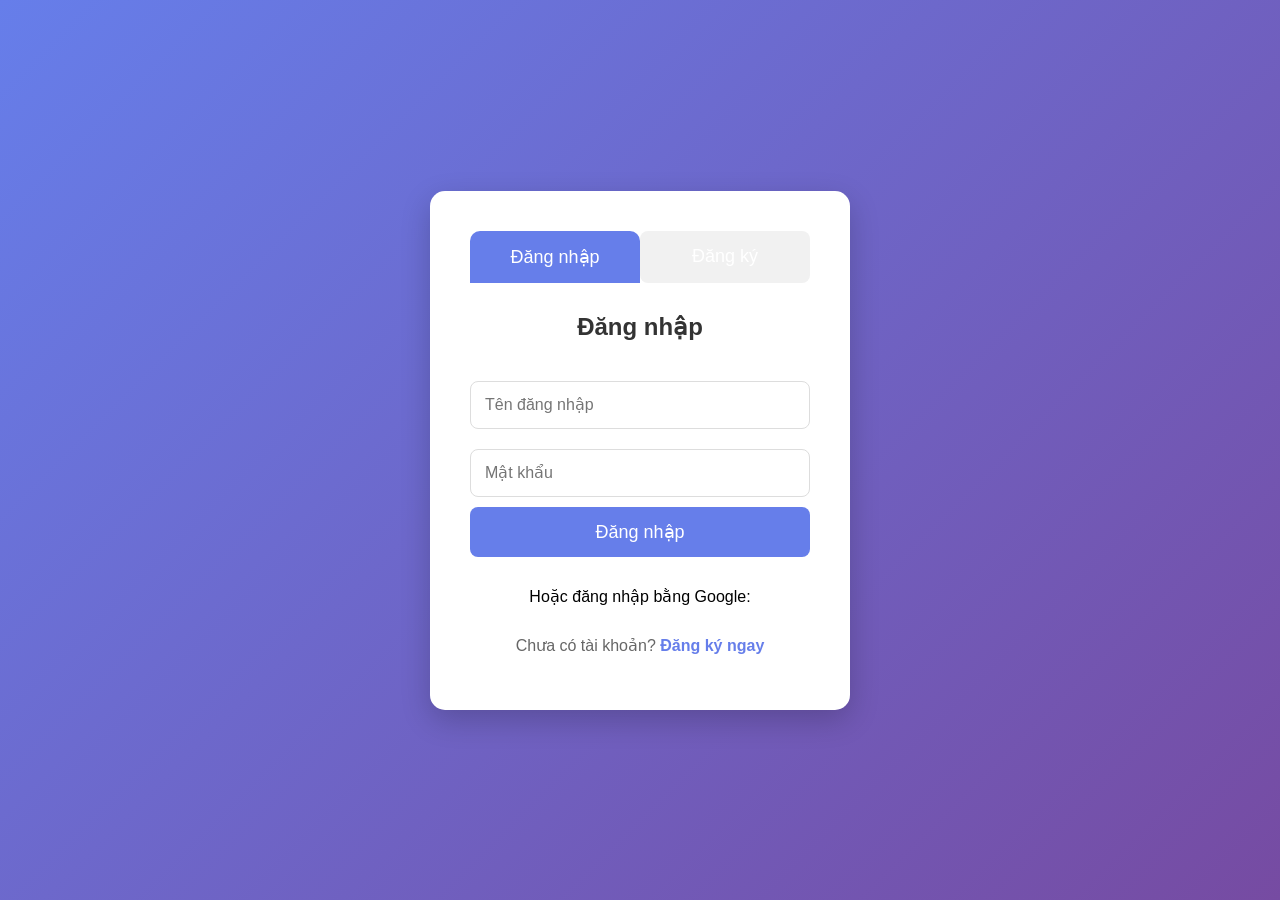
==== wwwroot/index.html @ 47c32874 "trang dang nhap" ====
<!DOCTYPE html>
<html lang="vi">
<head>
  <meta charset="UTF-8" />
  <meta name="viewport" content="width=device-width, initial-scale=1.0"/>
  <title>Fashion Ecommerce - Đăng nhập / Đăng ký</title>
  <link rel="stylesheet" href="style.css" />
  <!-- Google OAuth SDK -->
  <script src="https://accounts.google.com/gsi/client" async defer></script>
</head>
<body>
  <div class="container">
    <!-- Tab chuyển giữa Login và Register -->
    <div class="tabs">
      <button class="tab active" onclick="showForm('login')">Đăng nhập</button>
      <button class="tab" onclick="showForm('register')">Đăng ký</button>
    </div>

    <!-- Form Đăng nhập -->
    <div id="login-form" class="form active">
      <h2>Đăng nhập</h2>
      <form id="loginForm">
        <input type="text" id="login-username" placeholder="Tên đăng nhập" required />
        <input type="password" id="login-password" placeholder="Mật khẩu" required />
        <button type="submit">Đăng nhập</button>
      </form>

      <div class="google-login">
        <p>Hoặc đăng nhập bằng Google:</p>
        <div id="googleSignInButton"></div> <!-- Button Google sẽ tự render vào đây -->
      </div>

      <p class="switch-text">
        Chưa có tài khoản? <a href="#" onclick="showForm('register')">Đăng ký ngay</a>
      </p>
      <p id="login-error" class="error"></p>
    </div>

    <!-- Form Đăng ký -->
    <div id="register-form" class="form">
      <h2>Đăng ký</h2>
      <form id="registerForm">
        <input type="text" id="reg-username" placeholder="Tên đăng nhập" required />
        <input type="email" id="reg-email" placeholder="Email" required />
        <input type="password" id="reg-password" placeholder="Mật khẩu" required />
        <input type="text" id="reg-fullname" placeholder="Họ và tên" />
        <input type="text" id="reg-phone" placeholder="Số điện thoại" />
        <button type="submit">Đăng ký</button>
      </form>

      <p class="switch-text">
        Đã có tài khoản? <a href="#" onclick="showForm('login')">Đăng nhập</a>
      </p>
      <p id="register-error" class="error"></p>
    </div>
  </div>

  <script src="script.js"></script>
</body>
</html>
---- wwwroot/style.css ----
* {
  margin: 0;
  padding: 0;
  box-sizing: border-box;
  font-family: Arial, sans-serif;
}

body {
  background: linear-gradient(135deg, #667eea, #764ba2);
  min-height: 100vh;
  display: flex;
  align-items: center;
  justify-content: center;
}

.container {
  background: white;
  padding: 40px;
  border-radius: 15px;
  box-shadow: 0 10px 30px rgba(0,0,0,0.2);
  width: 100%;
  max-width: 420px;
}

.tabs {
  display: flex;
  margin-bottom: 30px;
}

.tab {
  flex: 1;
  padding: 15px;
  text-align: center;
  background: #f1f1f1;
  border: none;
  cursor: pointer;
  font-size: 18px;
  transition: all 0.3s;
}

.tab.active {
  background: #667eea;
  color: white;
  border-radius: 10px 10px 0 0;
}

.form {
  display: none;
}

.form.active {
  display: block;
}

h2 {
  text-align: center;
  margin-bottom: 30px;
  color: #333;
}

input {
  width: 100%;
  padding: 14px;
  margin: 10px 0;
  border: 1px solid #ddd;
  border-radius: 8px;
  font-size: 16px;
}

button {
  width: 100%;
  padding: 14px;
  background: #667eea;
  color: white;
  border: none;
  border-radius: 8px;
  font-size: 18px;
  cursor: pointer;
  transition: background 0.3s;
}

button:hover {
  background: #5a6fd1;
}

.google-login {
  text-align: center;
  margin: 30px 0;
}

.switch-text {
  text-align: center;
  margin-top: 20px;
  color: #666;
}

.switch-text a {
  color: #667eea;
  text-decoration: none;
  font-weight: bold;
}

.error {
  color: red;
  text-align: center;
  margin-top: 15px;
  font-size: 14px;
}
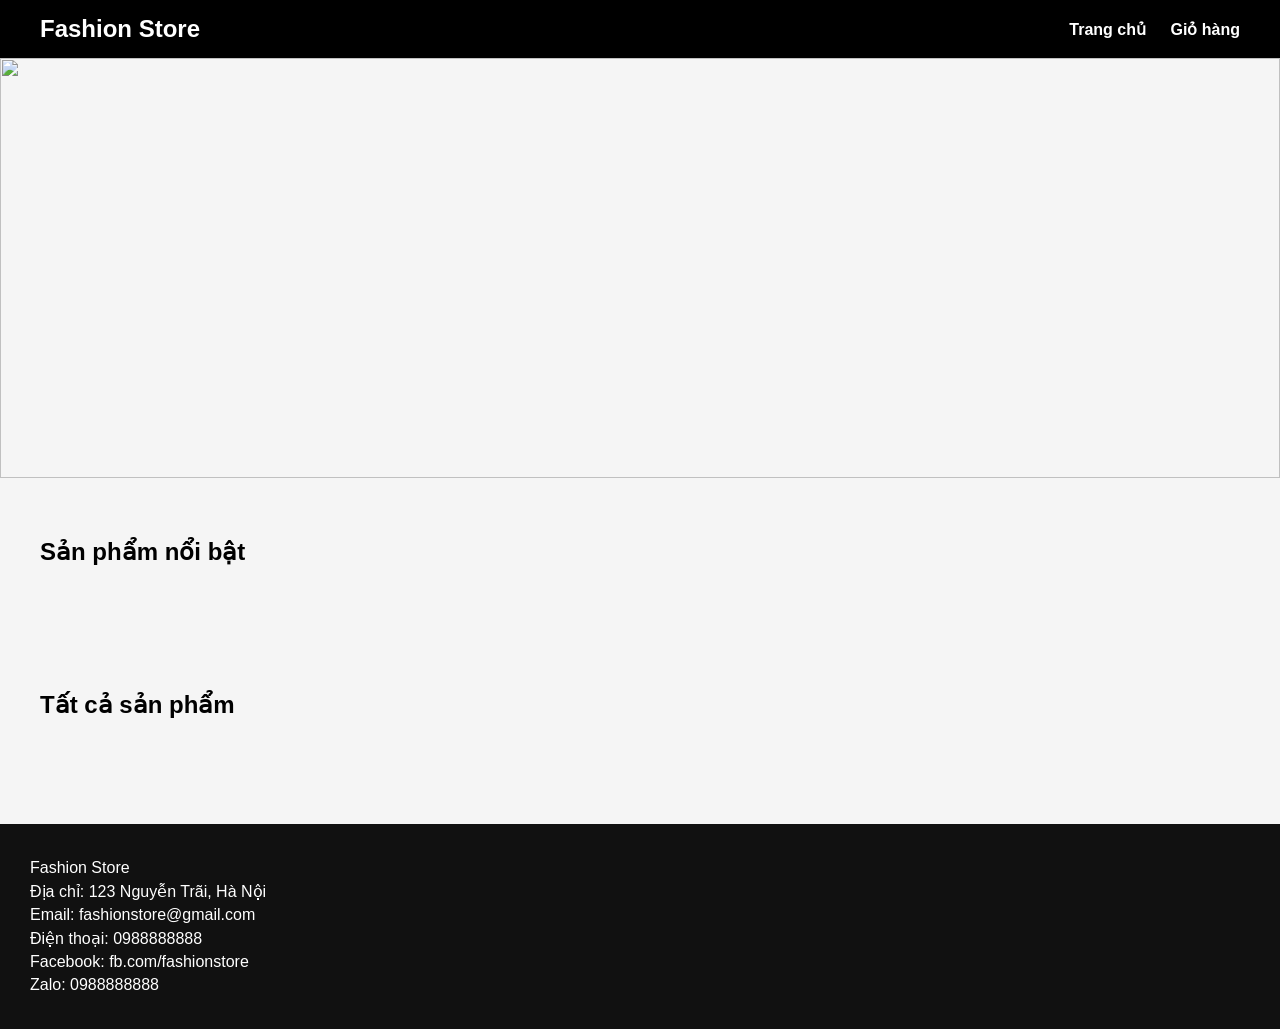
==== commit 1a6977db: "fe sp" ====
--- a/wwwroot/index.html
+++ b/wwwroot/index.html
@@ -1,60 +1,341 @@
 <!DOCTYPE html>
 <html lang="vi">
+
 <head>
-  <meta charset="UTF-8" />
-  <meta name="viewport" content="width=device-width, initial-scale=1.0"/>
-  <title>Fashion Ecommerce - Đăng nhập / Đăng ký</title>
-  <link rel="stylesheet" href="style.css" />
-  <!-- Google OAuth SDK -->
-  <script src="https://accounts.google.com/gsi/client" async defer></script>
+    <meta charset="UTF-8">
+    <title>Fashion Store</title>
+
+    <style>
+        body {
+            margin: 0;
+            font-family: Arial;
+            background: #f5f5f5;
+        }
+
+        header {
+            background: #000;
+            color: white;
+            padding: 15px 40px;
+            display: flex;
+            justify-content: space-between;
+            align-items: center;
+        }
+
+        header h1 {
+            margin: 0;
+            font-size: 24px;
+        }
+
+        nav a {
+            color: white;
+            margin-left: 20px;
+            text-decoration: none;
+            font-weight: bold;
+        }
+
+        .slider {
+            width: 100%;
+            height: 420px;
+            overflow: hidden;
+            position: relative;
+        }
+
+        .slide {
+            position: absolute;
+            width: 100%;
+            height: 100%;
+            opacity: 0;
+            transition: 1s;
+        }
+
+        .slide img {
+            width: 100%;
+            height: 420px;
+            object-fit: cover;
+        }
+
+        .slide.active {
+            opacity: 1;
+        }
+
+        .section {
+            padding: 40px;
+        }
+
+        .section h2 {
+            margin-bottom: 25px;
+        }
+
+        .featured {
+            display: flex;
+            gap: 30px;
+            background: white;
+            padding: 20px;
+            border-radius: 10px;
+        }
+
+        .featured img {
+            width: 320px;
+            border-radius: 10px;
+        }
+
+        .featured-info {
+            flex: 1;
+        }
+
+        .featured-price {
+            font-size: 28px;
+            color: red;
+        }
+
+        .old-price {
+            text-decoration: line-through;
+            font-size: 14px;
+            color: gray;
+        }
+
+        .products {
+            display: grid;
+            grid-template-columns: repeat(4, 1fr);
+            gap: 20px;
+        }
+
+        .product {
+            background: white;
+            padding: 15px;
+            border-radius: 10px;
+            transition: 0.3s;
+        }
+
+        .product:hover {
+            transform: scale(1.03);
+        }
+
+        .product img {
+            width: 100%;
+            height: 220px;
+            object-fit: cover;
+            border-radius: 8px;
+        }
+
+        .product-name {
+            font-weight: bold;
+            margin-top: 10px;
+        }
+
+        .product-price {
+            color: red;
+            font-size: 18px;
+        }
+
+        .filter-buttons {
+            margin-bottom: 20px;
+        }
+
+        .filter-buttons button {
+            padding: 10px 15px;
+            border: none;
+            background: black;
+            color: white;
+            margin-right: 10px;
+            cursor: pointer;
+            border-radius: 5px;
+        }
+
+        footer {
+            background: #111;
+            color: white;
+            padding: 30px;
+            margin-top: 40px;
+        }
+
+        footer p {
+            margin: 5px 0;
+        }
+    </style>
 </head>
+
 <body>
-  <div class="container">
-    <!-- Tab chuyển giữa Login và Register -->
-    <div class="tabs">
-      <button class="tab active" onclick="showForm('login')">Đăng nhập</button>
-      <button class="tab" onclick="showForm('register')">Đăng ký</button>
+
+    <header>
+        <h1>Fashion Store</h1>
+
+        <nav>
+            <a href="index.html">Trang chủ</a>
+            <a href="cart.html">Giỏ hàng</a>
+        </nav>
+    </header>
+
+
+    <div class="slider">
+
+        <div class="slide active">
+            <img src="https://images.unsplash.com/photo-1523381210434-271e8be1f52b">
+        </div>
+
+        <div class="slide">
+            <img src="https://images.unsplash.com/photo-1490481651871-ab68de25d43d">
+        </div>
+
+        <div class="slide">
+            <img src="https://images.unsplash.com/photo-1441986300917-64674bd600d8">
+        </div>
+
     </div>
 
-    <!-- Form Đăng nhập -->
-    <div id="login-form" class="form active">
-      <h2>Đăng nhập</h2>
-      <form id="loginForm">
-        <input type="text" id="login-username" placeholder="Tên đăng nhập" required />
-        <input type="password" id="login-password" placeholder="Mật khẩu" required />
-        <button type="submit">Đăng nhập</button>
-      </form>
-
-      <div class="google-login">
-        <p>Hoặc đăng nhập bằng Google:</p>
-        <div id="googleSignInButton"></div> <!-- Button Google sẽ tự render vào đây -->
-      </div>
-
-      <p class="switch-text">
-        Chưa có tài khoản? <a href="#" onclick="showForm('register')">Đăng ký ngay</a>
-      </p>
-      <p id="login-error" class="error"></p>
+
+
+    <div class="section">
+
+        <h2>Sản phẩm nổi bật</h2>
+
+        <div id="featuredProduct"></div>
+
     </div>
 
-    <!-- Form Đăng ký -->
-    <div id="register-form" class="form">
-      <h2>Đăng ký</h2>
-      <form id="registerForm">
-        <input type="text" id="reg-username" placeholder="Tên đăng nhập" required />
-        <input type="email" id="reg-email" placeholder="Email" required />
-        <input type="password" id="reg-password" placeholder="Mật khẩu" required />
-        <input type="text" id="reg-fullname" placeholder="Họ và tên" />
-        <input type="text" id="reg-phone" placeholder="Số điện thoại" />
-        <button type="submit">Đăng ký</button>
-      </form>
-
-      <p class="switch-text">
-        Đã có tài khoản? <a href="#" onclick="showForm('login')">Đăng nhập</a>
-      </p>
-      <p id="register-error" class="error"></p>
+
+
+    <div class="section">
+
+        <h2>Tất cả sản phẩm</h2>
+
+        <div class="filter-buttons" id="categoryFilters"></div>
+
+        <div class="products" id="productList"></div>
+
     </div>
-  </div>
-
-  <script src="script.js"></script>
+
+
+    <footer>
+
+        <p>Fashion Store</p>
+        <p>Địa chỉ: 123 Nguyễn Trãi, Hà Nội</p>
+        <p>Email: fashionstore@gmail.com</p>
+        <p>Điện thoại: 0988888888</p>
+        <p>Facebook: fb.com/fashionstore</p>
+        <p>Zalo: 0988888888</p>
+
+    </footer>
+
+
+    <script>
+
+const API = "http://localhost:5000/api/products";
+
+let allProducts = [];
+
+fetch(API, {
+    headers: {
+        "Authorization": "Bearer " + localStorage.getItem("token")
+    }
+})
+.then(res => res.json())
+.then(data => {
+
+    // đảm bảo rating luôn có
+    data.forEach(p => {
+        p.rating = p.rating ?? 0;
+    });
+
+    allProducts = data;
+
+    renderProducts(data);
+    renderCategories(data);
+    renderFeatured(data);
+
+})
+.catch(err => console.error(err));
+
+
+function renderProducts(products) {
+
+    const container = document.getElementById("productList");
+    container.innerHTML = "";
+
+    products.forEach(p => {
+
+        let priceHTML = `<div class="product-price">${p.price.toLocaleString()} đ</div>`;
+
+        container.innerHTML += `
+        <div class="product">
+            <img src="${p.thumbnail || 'https://via.placeholder.com/300'}">
+            <div class="product-name">${p.name}</div>
+            <div>${p.categoryName}</div>
+            ${priceHTML}
+            <div>⭐ ${p.rating}</div>
+        </div>
+        `;
+
+    });
+}
+
+
+function renderCategories(products) {
+
+    const filters = document.getElementById("categoryFilters");
+
+    const categories = [...new Set(products.map(p => p.categoryName))];
+
+    filters.innerHTML = `<button onclick="renderProducts(allProducts)">Tất cả</button>`;
+
+    categories.forEach(c => {
+        filters.innerHTML += `<button onclick="filterCategory('${c}')">${c}</button>`;
+    });
+
+}
+
+
+function filterCategory(category) {
+
+    const filtered = allProducts.filter(p => p.categoryName == category);
+
+    renderProducts(filtered);
+
+}
+
+
+function renderFeatured(products) {
+
+    if (!products.length) return;
+
+    // copy mảng để không làm hỏng dữ liệu gốc
+    let sorted = [...products].sort((a, b) => b.rating - a.rating);
+
+    let featured = sorted[0];
+
+    document.getElementById("featuredProduct").innerHTML = `
+    <div class="featured">
+        <img src="${featured.thumbnail || 'https://via.placeholder.com/300'}">
+        <div class="featured-info">
+            <h3>${featured.name}</h3>
+            <p>${featured.description || ""}</p>
+            <div class="featured-price">
+                ${featured.price.toLocaleString()} đ
+            </div>
+            <p>⭐ ${featured.rating}</p>
+        </div>
+    </div>
+    `;
+
+}
+
+
+let slides = document.querySelectorAll(".slide");
+
+let index = 0;
+
+setInterval(() => {
+
+    slides[index].classList.remove("active");
+
+    index = (index + 1) % slides.length;
+
+    slides[index].classList.add("active");
+
+}, 4000);
+
+</script>
+
 </body>
+
 </html>
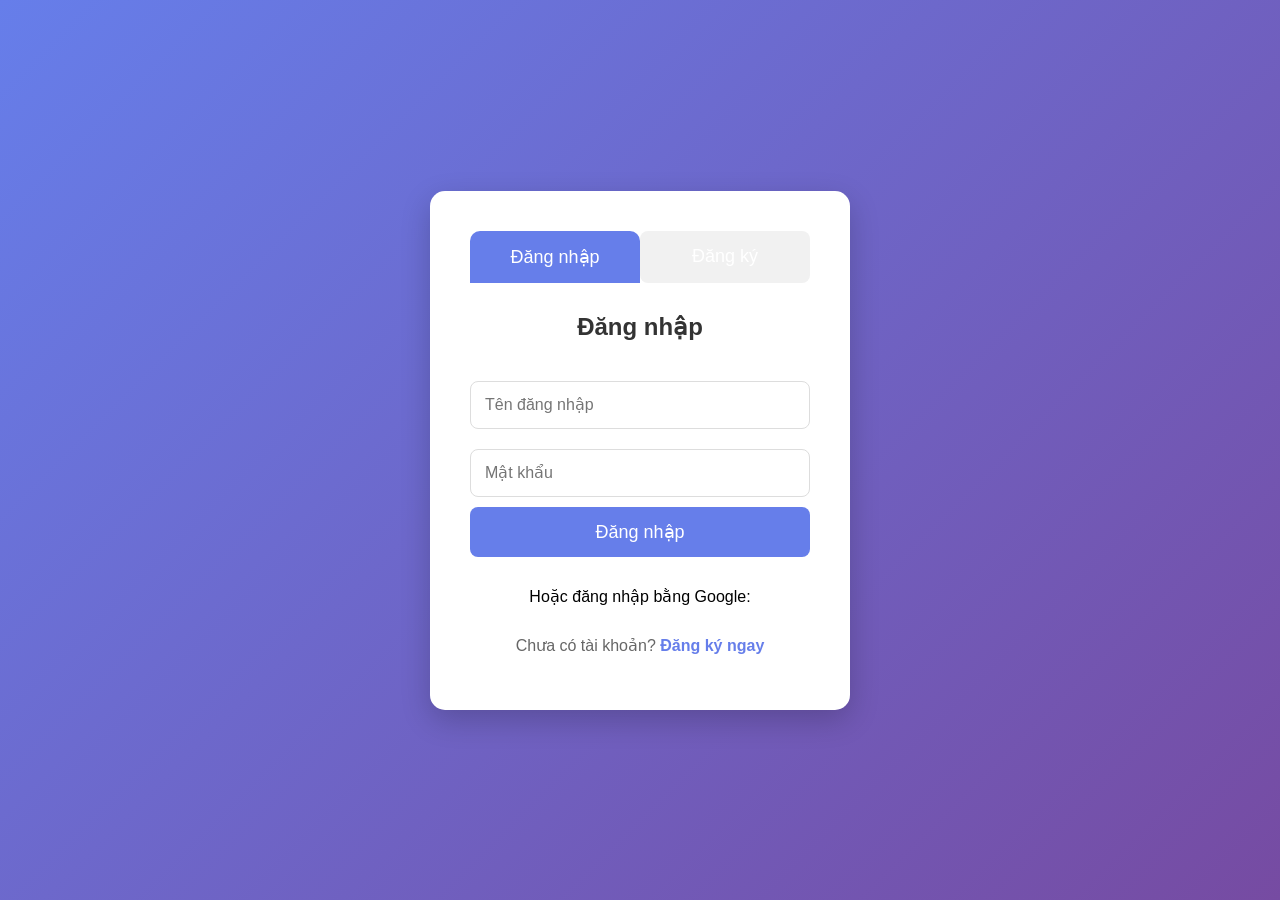
==== commit 702037d0: "sp gan hoan thien" ====
--- a/wwwroot/index.html
+++ b/wwwroot/index.html
@@ -1,341 +1,60 @@
 <!DOCTYPE html>
 <html lang="vi">
-
 <head>
-    <meta charset="UTF-8">
-    <title>Fashion Store</title>
-
-    <style>
-        body {
-            margin: 0;
-            font-family: Arial;
-            background: #f5f5f5;
-        }
-
-        header {
-            background: #000;
-            color: white;
-            padding: 15px 40px;
-            display: flex;
-            justify-content: space-between;
-            align-items: center;
-        }
-
-        header h1 {
-            margin: 0;
-            font-size: 24px;
-        }
-
-        nav a {
-            color: white;
-            margin-left: 20px;
-            text-decoration: none;
-            font-weight: bold;
-        }
-
-        .slider {
-            width: 100%;
-            height: 420px;
-            overflow: hidden;
-            position: relative;
-        }
-
-        .slide {
-            position: absolute;
-            width: 100%;
-            height: 100%;
-            opacity: 0;
-            transition: 1s;
-        }
-
-        .slide img {
-            width: 100%;
-            height: 420px;
-            object-fit: cover;
-        }
-
-        .slide.active {
-            opacity: 1;
-        }
-
-        .section {
-            padding: 40px;
-        }
-
-        .section h2 {
-            margin-bottom: 25px;
-        }
-
-        .featured {
-            display: flex;
-            gap: 30px;
-            background: white;
-            padding: 20px;
-            border-radius: 10px;
-        }
-
-        .featured img {
-            width: 320px;
-            border-radius: 10px;
-        }
-
-        .featured-info {
-            flex: 1;
-        }
-
-        .featured-price {
-            font-size: 28px;
-            color: red;
-        }
-
-        .old-price {
-            text-decoration: line-through;
-            font-size: 14px;
-            color: gray;
-        }
-
-        .products {
-            display: grid;
-            grid-template-columns: repeat(4, 1fr);
-            gap: 20px;
-        }
-
-        .product {
-            background: white;
-            padding: 15px;
-            border-radius: 10px;
-            transition: 0.3s;
-        }
-
-        .product:hover {
-            transform: scale(1.03);
-        }
-
-        .product img {
-            width: 100%;
-            height: 220px;
-            object-fit: cover;
-            border-radius: 8px;
-        }
-
-        .product-name {
-            font-weight: bold;
-            margin-top: 10px;
-        }
-
-        .product-price {
-            color: red;
-            font-size: 18px;
-        }
-
-        .filter-buttons {
-            margin-bottom: 20px;
-        }
-
-        .filter-buttons button {
-            padding: 10px 15px;
-            border: none;
-            background: black;
-            color: white;
-            margin-right: 10px;
-            cursor: pointer;
-            border-radius: 5px;
-        }
-
-        footer {
-            background: #111;
-            color: white;
-            padding: 30px;
-            margin-top: 40px;
-        }
-
-        footer p {
-            margin: 5px 0;
-        }
-    </style>
+  <meta charset="UTF-8" />
+  <meta name="viewport" content="width=device-width, initial-scale=1.0"/>
+  <title>Fashion Ecommerce - Đăng nhập / Đăng ký</title>
+  <link rel="stylesheet" href="style.css" />
+  <!-- Google OAuth SDK -->
+  <script src="https://accounts.google.com/gsi/client" async defer></script>
 </head>
-
 <body>
-
-    <header>
-        <h1>Fashion Store</h1>
-
-        <nav>
-            <a href="index.html">Trang chủ</a>
-            <a href="cart.html">Giỏ hàng</a>
-        </nav>
-    </header>
-
-
-    <div class="slider">
-
-        <div class="slide active">
-            <img src="https://images.unsplash.com/photo-1523381210434-271e8be1f52b">
-        </div>
-
-        <div class="slide">
-            <img src="https://images.unsplash.com/photo-1490481651871-ab68de25d43d">
-        </div>
-
-        <div class="slide">
-            <img src="https://images.unsplash.com/photo-1441986300917-64674bd600d8">
-        </div>
-
+  <div class="container">
+    <!-- Tab chuyển giữa Login và Register -->
+    <div class="tabs">
+      <button class="tab active" onclick="showForm('login')">Đăng nhập</button>
+      <button class="tab" onclick="showForm('register')">Đăng ký</button>
     </div>
 
+    <!-- Form Đăng nhập -->
+    <div id="login-form" class="form active">
+      <h2>Đăng nhập</h2>
+      <form id="loginForm">
+        <input type="text" id="login-username" placeholder="Tên đăng nhập" required />
+        <input type="password" id="login-password" placeholder="Mật khẩu" required />
+        <button type="submit">Đăng nhập</button>
+      </form>
 
+      <div class="google-login">
+        <p>Hoặc đăng nhập bằng Google:</p>
+        <div id="googleSignInButton"></div> <!-- Button Google sẽ tự render vào đây -->
+      </div>
 
-    <div class="section">
-
-        <h2>Sản phẩm nổi bật</h2>
-
-        <div id="featuredProduct"></div>
-
+      <p class="switch-text">
+        Chưa có tài khoản? <a href="#" onclick="showForm('register')">Đăng ký ngay</a>
+      </p>
+      <p id="login-error" class="error"></p>
     </div>
 
+    <!-- Form Đăng ký -->
+    <div id="register-form" class="form">
+      <h2>Đăng ký</h2>
+      <form id="registerForm">
+        <input type="text" id="reg-username" placeholder="Tên đăng nhập" required />
+        <input type="email" id="reg-email" placeholder="Email" required />
+        <input type="password" id="reg-password" placeholder="Mật khẩu" required />
+        <input type="text" id="reg-fullname" placeholder="Họ và tên" />
+        <input type="text" id="reg-phone" placeholder="Số điện thoại" />
+        <button type="submit">Đăng ký</button>
+      </form>
 
+      <p class="switch-text">
+        Đã có tài khoản? <a href="#" onclick="showForm('login')">Đăng nhập</a>
+      </p>
+      <p id="register-error" class="error"></p>
+    </div>
+  </div>
 
-    <div class="section">
-
-        <h2>Tất cả sản phẩm</h2>
-
-        <div class="filter-buttons" id="categoryFilters"></div>
-
-        <div class="products" id="productList"></div>
-
-    </div>
-
-
-    <footer>
-
-        <p>Fashion Store</p>
-        <p>Địa chỉ: 123 Nguyễn Trãi, Hà Nội</p>
-        <p>Email: fashionstore@gmail.com</p>
-        <p>Điện thoại: 0988888888</p>
-        <p>Facebook: fb.com/fashionstore</p>
-        <p>Zalo: 0988888888</p>
-
-    </footer>
-
-
-    <script>
-
-const API = "http://localhost:5000/api/products";
-
-let allProducts = [];
-
-fetch(API, {
-    headers: {
-        "Authorization": "Bearer " + localStorage.getItem("token")
-    }
-})
-.then(res => res.json())
-.then(data => {
-
-    // đảm bảo rating luôn có
-    data.forEach(p => {
-        p.rating = p.rating ?? 0;
-    });
-
-    allProducts = data;
-
-    renderProducts(data);
-    renderCategories(data);
-    renderFeatured(data);
-
-})
-.catch(err => console.error(err));
-
-
-function renderProducts(products) {
-
-    const container = document.getElementById("productList");
-    container.innerHTML = "";
-
-    products.forEach(p => {
-
-        let priceHTML = `<div class="product-price">${p.price.toLocaleString()} đ</div>`;
-
-        container.innerHTML += `
-        <div class="product">
-            <img src="${p.thumbnail || 'https://via.placeholder.com/300'}">
-            <div class="product-name">${p.name}</div>
-            <div>${p.categoryName}</div>
-            ${priceHTML}
-            <div>⭐ ${p.rating}</div>
-        </div>
-        `;
-
-    });
-}
-
-
-function renderCategories(products) {
-
-    const filters = document.getElementById("categoryFilters");
-
-    const categories = [...new Set(products.map(p => p.categoryName))];
-
-    filters.innerHTML = `<button onclick="renderProducts(allProducts)">Tất cả</button>`;
-
-    categories.forEach(c => {
-        filters.innerHTML += `<button onclick="filterCategory('${c}')">${c}</button>`;
-    });
-
-}
-
-
-function filterCategory(category) {
-
-    const filtered = allProducts.filter(p => p.categoryName == category);
-
-    renderProducts(filtered);
-
-}
-
-
-function renderFeatured(products) {
-
-    if (!products.length) return;
-
-    // copy mảng để không làm hỏng dữ liệu gốc
-    let sorted = [...products].sort((a, b) => b.rating - a.rating);
-
-    let featured = sorted[0];
-
-    document.getElementById("featuredProduct").innerHTML = `
-    <div class="featured">
-        <img src="${featured.thumbnail || 'https://via.placeholder.com/300'}">
-        <div class="featured-info">
-            <h3>${featured.name}</h3>
-            <p>${featured.description || ""}</p>
-            <div class="featured-price">
-                ${featured.price.toLocaleString()} đ
-            </div>
-            <p>⭐ ${featured.rating}</p>
-        </div>
-    </div>
-    `;
-
-}
-
-
-let slides = document.querySelectorAll(".slide");
-
-let index = 0;
-
-setInterval(() => {
-
-    slides[index].classList.remove("active");
-
-    index = (index + 1) % slides.length;
-
-    slides[index].classList.add("active");
-
-}, 4000);
-
-</script>
-
+  <script src="script.js"></script>
 </body>
-
 </html>
--- a/wwwroot/style.css
+++ b/wwwroot/style.css
@@ -0,0 +1,108 @@
+* {
+  margin: 0;
+  padding: 0;
+  box-sizing: border-box;
+  font-family: Arial, sans-serif;
+}
+
+body {
+  background: linear-gradient(135deg, #667eea, #764ba2);
+  min-height: 100vh;
+  display: flex;
+  align-items: center;
+  justify-content: center;
+}
+
+.container {
+  background: white;
+  padding: 40px;
+  border-radius: 15px;
+  box-shadow: 0 10px 30px rgba(0,0,0,0.2);
+  width: 100%;
+  max-width: 420px;
+}
+
+.tabs {
+  display: flex;
+  margin-bottom: 30px;
+}
+
+.tab {
+  flex: 1;
+  padding: 15px;
+  text-align: center;
+  background: #f1f1f1;
+  border: none;
+  cursor: pointer;
+  font-size: 18px;
+  transition: all 0.3s;
+}
+
+.tab.active {
+  background: #667eea;
+  color: white;
+  border-radius: 10px 10px 0 0;
+}
+
+.form {
+  display: none;
+}
+
+.form.active {
+  display: block;
+}
+
+h2 {
+  text-align: center;
+  margin-bottom: 30px;
+  color: #333;
+}
+
+input {
+  width: 100%;
+  padding: 14px;
+  margin: 10px 0;
+  border: 1px solid #ddd;
+  border-radius: 8px;
+  font-size: 16px;
+}
+
+button {
+  width: 100%;
+  padding: 14px;
+  background: #667eea;
+  color: white;
+  border: none;
+  border-radius: 8px;
+  font-size: 18px;
+  cursor: pointer;
+  transition: background 0.3s;
+}
+
+button:hover {
+  background: #5a6fd1;
+}
+
+.google-login {
+  text-align: center;
+  margin: 30px 0;
+}
+
+.switch-text {
+  text-align: center;
+  margin-top: 20px;
+  color: #666;
+}
+
+.switch-text a {
+  color: #667eea;
+  text-decoration: none;
+  font-weight: bold;
+}
+
+.error {
+  color: red;
+  text-align: center;
+  margin-top: 15px;
+  font-size: 14px;
+}
